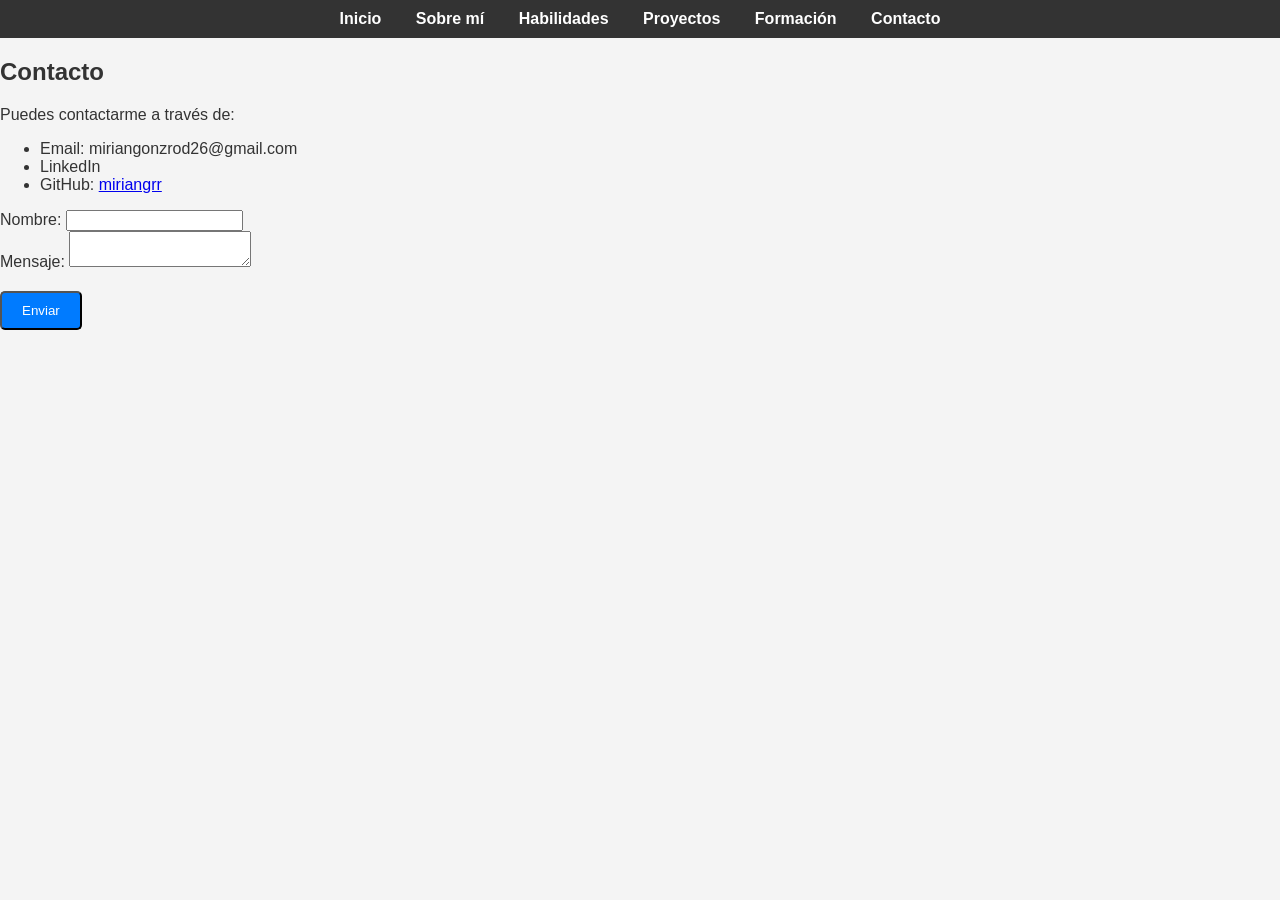
==== HTML/contacto.html @ 3013986b "primer commit" ====
<!DOCTYPE html>
<html lang="es">
<head>
    <meta charset="UTF-8">
    <meta name="viewport" content="width=device-width, initial-scale=1.0">
    <title>Contacto - Portfolio Personal - Mirian</title>
    <link rel="stylesheet" href="../CSS/styles.css">
</head>
<body>
    <nav>
        <ul>
            <li><a href="index.html">Inicio</a></li>
            <li><a href="sobre-mi.html">Sobre mí</a></li>
            <li><a href="habilidades.html">Habilidades</a></li>
            <li><a href="proyectos.html">Proyectos</a></li>
            <li><a href="formacion.html">Formación</a></li>
            <li><a href="contacto.html">Contacto</a></li>
        </ul>
    </nav>
    <section class="contacto">
        <h1>Contacto</h1>
        <p>Puedes contactarme a través de:</p>
        <ul>
            <li>Email: miriangonzrod26@gmail.com
            </li>
            <li>LinkedIn</li>
            <li>GitHub: <a href="https://github.com/miriangrr" target="_blank">miriangrr</a></li>
        </ul>
        <form>
            <label for="nombre">Nombre:</label>
            <input type="text" id="nombre" name="nombre"><br>
            <label for="mensaje">Mensaje:</label>
            <textarea id="mensaje" name="mensaje"></textarea><br>
            <input type="submit" value="Enviar" class="boton">
        </form>
    </section>
</body>
</html>
---- CSS/styles.css ----
body {
    font-family: Arial, sans-serif;
    margin: 0;
    padding: 0;
    background-color: #f4f4f4;
    color: #333;
}

nav {
    background-color: #333;
    padding: 10px 0;
}

nav ul {
    list-style-type: none;
    margin: 0;
    padding: 0;
    text-align: center;
}

nav ul li {
    display: inline;
    margin: 0 15px;
}

nav ul li a {
    color: white;
    text-decoration: none;
    font-weight: bold;
}

nav ul li a:hover {
    color: #007bff;
}

.presentacion {
    text-align: center;
    padding: 50px 20px;
    background-color: #fff;
    margin: 20px;
    border-radius: 10px;
    box-shadow: 0 0 10px rgba(0,0,0,0.1);
}

.presentacion img {
    width: 150px;
    height: 150px;
    border-radius: 50%;
    margin-bottom: 20px;
}

.presentacion h1 {
    margin: 10px 0;
}

.presentacion p {
    font-size: 18px;
    margin: 10px 0;
}

.boton {
    display: inline-block;
    padding: 10px 20px;
    background-color: #007bff;
    color: white;
    text-decoration: none;
    border-radius: 5px;
    margin-top: 20px;
}

.boton:hover {
    background-color: #0056b3;
}
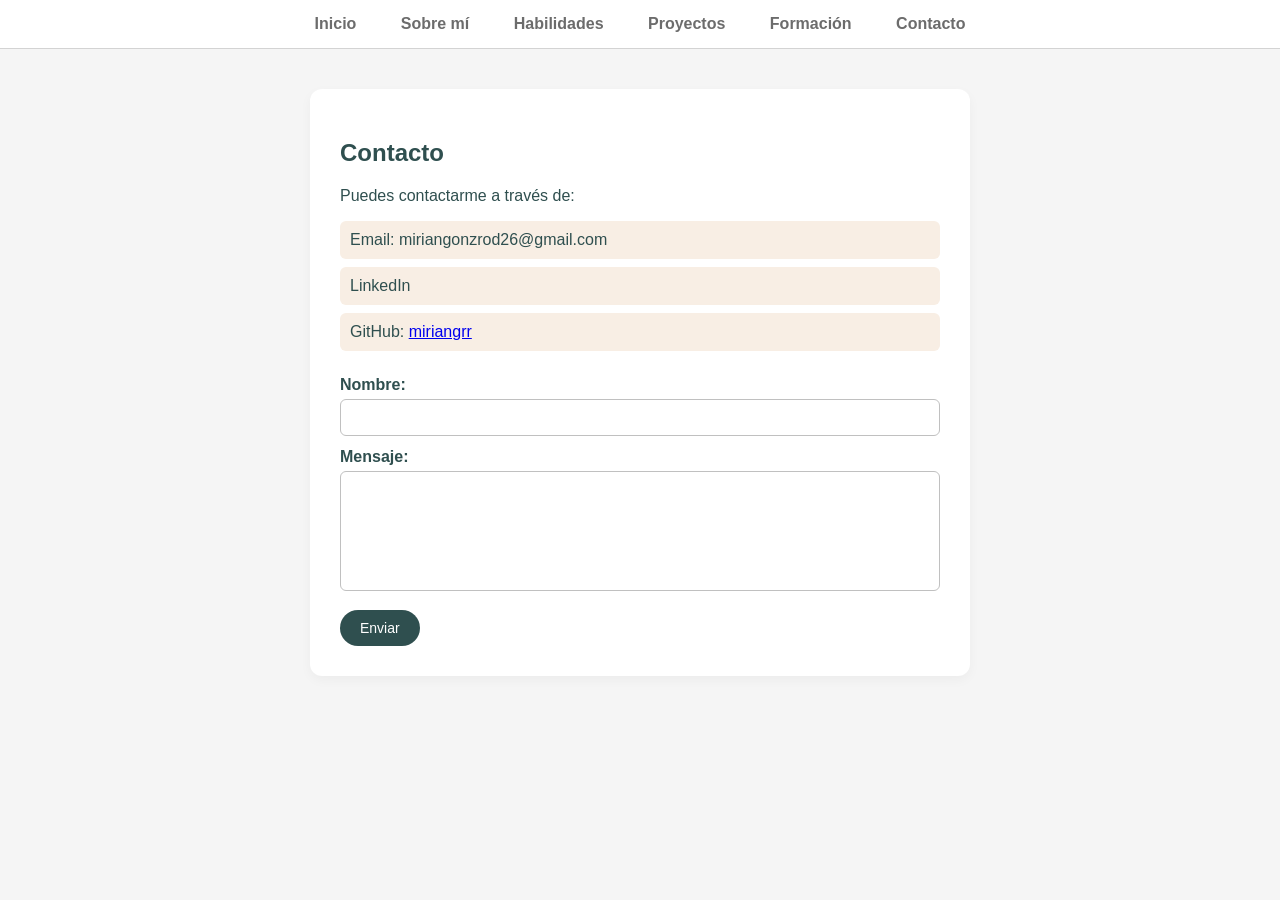
==== commit 39b87c10: "commit más avanzado2" ====
--- a/HTML/contacto.html
+++ b/HTML/contacto.html
@@ -1,11 +1,13 @@
 <!DOCTYPE html>
 <html lang="es">
+
 <head>
     <meta charset="UTF-8">
     <meta name="viewport" content="width=device-width, initial-scale=1.0">
     <title>Contacto - Portfolio Personal - Mirian</title>
     <link rel="stylesheet" href="../CSS/styles.css">
 </head>
+
 <body>
     <nav>
         <ul>
@@ -35,4 +37,5 @@
         </form>
     </section>
 </body>
+
 </html>
--- a/CSS/styles.css
+++ b/CSS/styles.css
@@ -1,74 +1,224 @@
 body {
-    font-family: Arial, sans-serif;
+    font-family: 'Segoe UI', sans-serif;
+    background-color: whitesmoke;
+    color: darkslategray;
     margin: 0;
     padding: 0;
-    background-color: #f4f4f4;
-    color: #333;
-}
-
+}
+
+/* --- Navegación --- */
 nav {
-    background-color: #333;
-    padding: 10px 0;
+    background-color: rgb(255, 255, 255);
+    padding: 15px;
+    border-bottom: 1px solid rgb(211, 211, 211);
 }
 
 nav ul {
-    list-style-type: none;
+    list-style: none;
+    padding: 0;
     margin: 0;
-    padding: 0;
     text-align: center;
 }
 
 nav ul li {
     display: inline;
-    margin: 0 15px;
+    margin-right: 20px;
+    margin-left: 20px;
 }
 
 nav ul li a {
-    color: white;
+    color: rgb(108, 108, 108);
     text-decoration: none;
+    font-weight: 600;
+}
+
+nav ul li a:hover {
+    color: lightlightsteelblue;
+    color: lavenderbackground;
+    color: lightsteelblue;
+}
+
+/* --- Estilos de la página Index --- */
+.presentacion {
+    background-color: white;
+    max-width: 600px;
+    margin: 40px auto;
+    padding: 30px;
+    border-radius: 12px;
+    box-shadow: 0px 4px 12px rgba(0, 0, 0, 0.04);
+    text-align: center;
+}
+
+.presentacion img {
+    width: 120px;
+    height: 120px;
+    border-radius: 50%;
+    border: 2px solid lightgray;
+    object-fit: cover;
+}
+
+/* --- Estilos de Sobre Mí --- */
+.sobre-mi {
+    background-color: white;
+    max-width: 600px;
+    margin: 40px auto;
+    padding: 30px;
+    border-radius: 12px;
+    box-shadow: 0px 4px 12px rgba(0, 0, 0, 0.04);
+}
+
+.img-sobre-mi {
+    width: 180px;
+    height: auto;
+    border-radius: 8px;
+    border: 1px solid lightgray;
+    float: right;
+    margin-left: 20px;
+    margin-bottom: 25px;
+}
+
+/* --- Estilos de Habilidades --- */
+.habilidades {
+    background-color: white;
+    max-width: 600px;
+    margin: 40px auto;
+    padding: 30px;
+    border-radius: 12px;
+    box-shadow: 0px 4px 12px rgba(0, 0, 0, 0.04);
+}
+
+.habilidades ul {
+    list-style: none;
+    padding: 0;
+}
+
+.habilidades li {
+    background-color: rgb(250, 240, 230);
+    padding: 10px;
+    margin-bottom: 8px;
+    border-radius: 6px;
+    border-left: 4px solid rgb(176, 196, 222);
+}
+
+/* --- Estilos de Proyectos --- */
+.proyectos {
+    background-color: white;
+    max-width: 600px;
+    margin: 40px auto;
+    padding: 30px;
+    border-radius: 12px;
+    box-shadow: 0px 4px 12px rgba(0, 0, 0, 0.04);
+}
+
+.proyecto {
+    background-color: rgb(247, 238, 229);
+    padding: 20px;
+    border-radius: 8px;
+    margin-top: 20px;
+    overflow: hidden;
+}
+
+.img-proyecto {
+    width: 220px;
+    height: 140px;
+    object-fit: cover;
+    border-radius: 8px;
+    border: 1px solid lightgray;
+    float: left;
+    margin-right: 20px;
+    margin-bottom: 10px;
+}
+
+/* --- Estilos de Formación --- */
+.formacion {
+    background-color: white;
+    max-width: 600px;
+    margin: 40px auto;
+    padding: 30px;
+    border-radius: 12px;
+    box-shadow: 0px 4px 12px rgba(0, 0, 0, 0.04);
+}
+
+.formacion ul {
+    list-style: none;
+    padding: 0;
+}
+
+.formacion li {
+    background-color: rgb(250, 240, 230);
+    padding: 10px;
+    margin-bottom: 8px;
+    border-radius: 6px;
+    border-left: 4px solid rgb(176, 196, 222);
+}
+
+/* --- Estilos de Contacto y Formulario --- */
+.contacto {
+    background-color: white;
+    max-width: 600px;
+    margin: 40px auto;
+    padding: 30px;
+    border-radius: 12px;
+    box-shadow: 0px 4px 12px rgba(0, 0, 0, 0.04);
+}
+
+.contacto ul {
+    list-style: none;
+    padding: 0;
+}
+
+.contacto li {
+    background-color: rgb(248, 238, 228);
+    padding: 10px;
+    margin-bottom: 8px;
+    border-radius: 6px;
+}
+
+form {
+    margin-top: 25px;
+}
+
+form label {
+    display: block;
+    margin-top: 12px;
     font-weight: bold;
 }
-
-nav ul li a:hover {
-    color: #007bff;
-}
-
-.presentacion {
-    text-align: center;
-    padding: 50px 20px;
-    background-color: #fff;
-    margin: 20px;
-    border-radius: 10px;
-    box-shadow: 0 0 10px rgba(0,0,0,0.1);
-}
-
-.presentacion img {
-    width: 150px;
-    height: 150px;
-    border-radius: 50%;
-    margin-bottom: 20px;
-}
-
-.presentacion h1 {
-    margin: 10px 0;
-}
-
-.presentacion p {
-    font-size: 18px;
-    margin: 10px 0;
-}
-
+form input[type="text"],
+form textarea {
+    width: 100%;
+    padding: 10px;
+    margin-top: 5px;
+    border: 1px solid silver;
+    border-radius: 6px;
+    box-sizing: border-box;
+    font-family: inherit;
+}
+
+form textarea {
+    height: 120px;
+    resize: none;
+}
+
+/* --- Botones globales --- */
 .boton {
     display: inline-block;
     padding: 10px 20px;
-    background-color: #007bff;
+    background-color: rgb(47, 79, 79);
     color: white;
     text-decoration: none;
-    border-radius: 5px;
-    margin-top: 20px;
+    border-radius: 20px;
+    margin-top: 15px;
+    border: none;
+    cursor: pointer;
+    font-size: 14px;
 }
 
 .boton:hover {
-    background-color: #0056b3;
-}
-
+    background-color: rgb(155, 181, 215);
+}
+
+
+img {
+    max-width: 100%;
+    height: auto;
+}
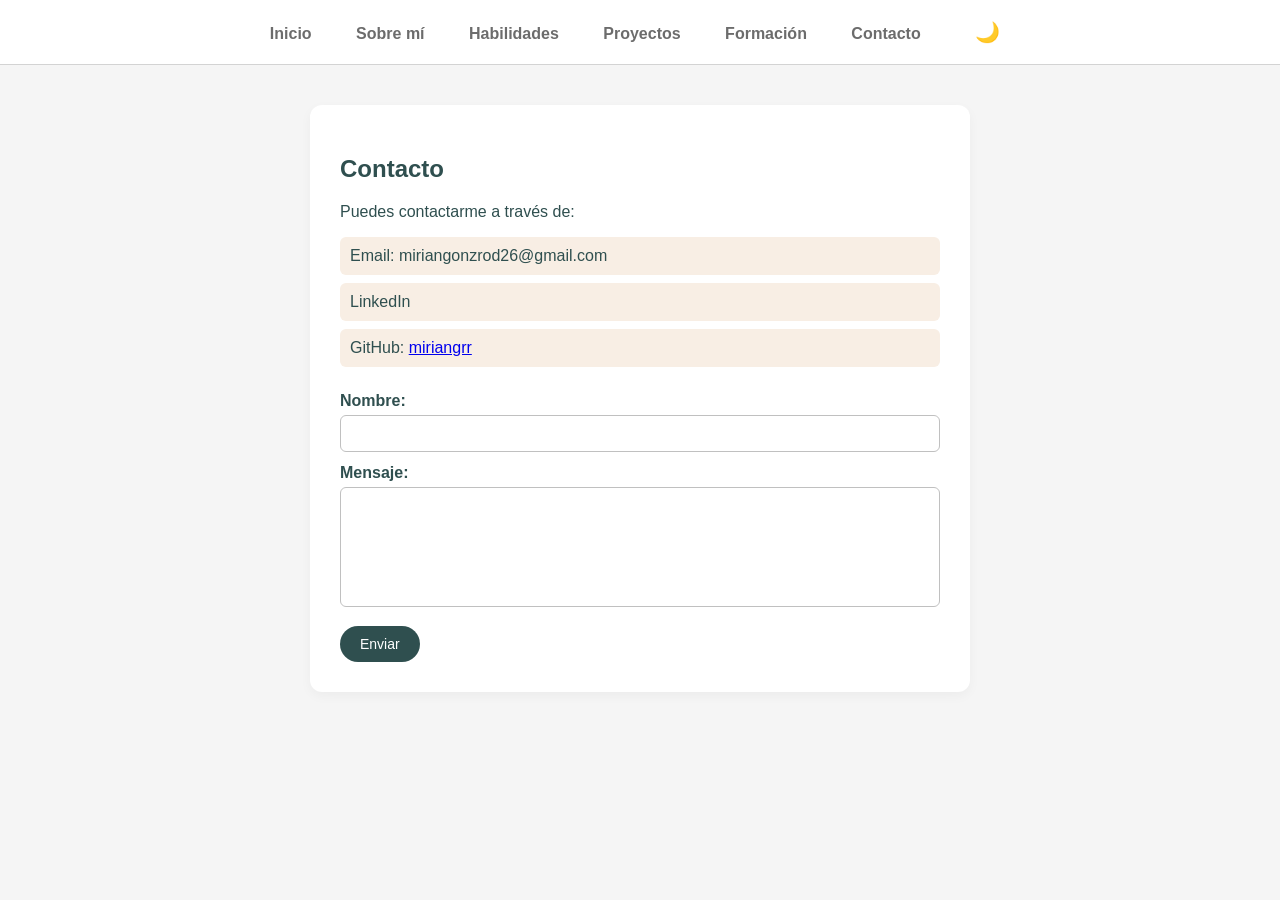
==== commit 591da76d: "commit más avanzado" ====
--- a/HTML/contacto.html
+++ b/HTML/contacto.html
@@ -17,6 +17,7 @@
             <li><a href="proyectos.html">Proyectos</a></li>
             <li><a href="formacion.html">Formación</a></li>
             <li><a href="contacto.html">Contacto</a></li>
+            <li><button id="btnModoOscuro" class="btn-modo-oscuro">🌙</button></li>
         </ul>
     </nav>
     <section class="contacto">
@@ -36,6 +37,7 @@
             <input type="submit" value="Enviar" class="boton">
         </form>
     </section>
+    <script src="../JS/modo-oscuro.js"></script>
 </body>
 
 </html>
--- a/CSS/styles.css
+++ b/CSS/styles.css
@@ -4,6 +4,12 @@
     color: darkslategray;
     margin: 0;
     padding: 0;
+    transition: background-color 0.3s ease, color 0.3s ease;
+}
+
+body.modo-oscuro {
+    background-color: #1a1a1a;
+    color: #ffffff;
 }
 
 /* --- Navegación --- */
@@ -11,6 +17,12 @@
     background-color: rgb(255, 255, 255);
     padding: 15px;
     border-bottom: 1px solid rgb(211, 211, 211);
+    transition: background-color 0.3s ease;
+}
+
+body.modo-oscuro nav {
+    background-color: #141414;
+    border-bottom-color: #333;
 }
 
 nav ul {
@@ -32,12 +44,44 @@
     font-weight: 600;
 }
 
+body.modo-oscuro nav ul li a {
+    color: #e0e0e0;
+}
+
+body.modo-oscuro nav ul li a:hover {
+    color: #ffd966;
+}
+
 nav ul li a:hover {
     color: lightlightsteelblue;
     color: lavenderbackground;
     color: lightsteelblue;
 }
 
+
+/* --- Botón Modo Oscuro --- */
+.btn-modo-oscuro {
+    background-color: transparent;
+    border: none;
+    color: inherit;
+    font-size: 20px;
+    cursor: pointer;
+    padding: 5px 10px;
+    transition: transform 0.2s ease;
+}
+
+body.modo-oscuro .btn-modo-oscuro {
+    color: #ffffff;
+}
+
+.btn-modo-oscuro:hover {
+    transform: scale(1.2);
+}
+
+.btn-modo-oscuro:active {
+    transform: scale(0.95);
+}
+
 /* --- Estilos de la página Index --- */
 .presentacion {
     background-color: white;
@@ -47,6 +91,11 @@
     border-radius: 12px;
     box-shadow: 0px 4px 12px rgba(0, 0, 0, 0.04);
     text-align: center;
+    transition: background-color 0.3s ease;
+}
+
+body.modo-oscuro .presentacion {
+    background-color: #2a2a2a;
 }
 
 .presentacion img {
@@ -65,6 +114,11 @@
     padding: 30px;
     border-radius: 12px;
     box-shadow: 0px 4px 12px rgba(0, 0, 0, 0.04);
+    transition: background-color 0.3s ease;
+}
+
+body.modo-oscuro .sobre-mi {
+    background-color: #2a2a2a;
 }
 
 .img-sobre-mi {
@@ -85,6 +139,11 @@
     padding: 30px;
     border-radius: 12px;
     box-shadow: 0px 4px 12px rgba(0, 0, 0, 0.04);
+    transition: background-color 0.3s ease;
+}
+
+body.modo-oscuro .habilidades {
+    background-color: #2a2a2a;
 }
 
 .habilidades ul {
@@ -100,6 +159,11 @@
     border-left: 4px solid rgb(176, 196, 222);
 }
 
+body.modo-oscuro .habilidades li {
+    background-color: #3a3a3a;
+    border-left-color: #ffaa00;
+}
+
 /* --- Estilos de Proyectos --- */
 .proyectos {
     background-color: white;
@@ -108,6 +172,11 @@
     padding: 30px;
     border-radius: 12px;
     box-shadow: 0px 4px 12px rgba(0, 0, 0, 0.04);
+    transition: background-color 0.3s ease;
+}
+
+body.modo-oscuro .proyectos {
+    background-color: #2a2a2a;
 }
 
 .proyecto {
@@ -116,6 +185,10 @@
     border-radius: 8px;
     margin-top: 20px;
     overflow: hidden;
+}
+
+body.modo-oscuro .proyecto {
+    background-color: #3a3a3a;
 }
 
 .img-proyecto {
@@ -137,6 +210,11 @@
     padding: 30px;
     border-radius: 12px;
     box-shadow: 0px 4px 12px rgba(0, 0, 0, 0.04);
+    transition: background-color 0.3s ease;
+}
+
+body.modo-oscuro .formacion {
+    background-color: #2a2a2a;
 }
 
 .formacion ul {
@@ -152,6 +230,11 @@
     border-left: 4px solid rgb(176, 196, 222);
 }
 
+body.modo-oscuro .formacion li {
+    background-color: #3a3a3a;
+    border-left-color: #ffaa00;
+}
+
 /* --- Estilos de Contacto y Formulario --- */
 .contacto {
     background-color: white;
@@ -160,6 +243,11 @@
     padding: 30px;
     border-radius: 12px;
     box-shadow: 0px 4px 12px rgba(0, 0, 0, 0.04);
+    transition: background-color 0.3s ease;
+}
+
+body.modo-oscuro .contacto {
+    background-color: #2a2a2a;
 }
 
 .contacto ul {
@@ -174,6 +262,10 @@
     border-radius: 6px;
 }
 
+body.modo-oscuro .contacto li {
+    background-color: #3a3a3a;
+}
+
 form {
     margin-top: 25px;
 }
@@ -183,6 +275,7 @@
     margin-top: 12px;
     font-weight: bold;
 }
+
 form input[type="text"],
 form textarea {
     width: 100%;
@@ -192,6 +285,14 @@
     border-radius: 6px;
     box-sizing: border-box;
     font-family: inherit;
+    transition: background-color 0.3s ease, color 0.3s ease;
+}
+
+body.modo-oscuro form input[type="text"],
+body.modo-oscuro form textarea {
+    background-color: #3a3a3a;
+    color: #e0e0e0;
+    border-color: #555;
 }
 
 form textarea {
@@ -211,14 +312,159 @@
     border: none;
     cursor: pointer;
     font-size: 14px;
+    transition: background-color 0.3s ease;
 }
 
 .boton:hover {
     background-color: rgb(155, 181, 215);
+}
+
+body.modo-oscuro .boton {
+    background-color: #ffaa00;
+    color: #1a1a1a;
+}
+
+body.modo-oscuro .boton:hover {
+    background-color: #ffbb33;
 }
 
 
 img {
     max-width: 100%;
     height: auto;
+}
+
+/* --- Responsive --- */
+@media (max-width: 1024px) {
+
+    .presentacion,
+    .sobre-mi,
+    .habilidades,
+    .proyectos,
+    .formacion,
+    .contacto {
+        max-width: 90%;
+        padding: 20px;
+    }
+}
+
+@media (max-width: 768px) {
+    body {
+        font-size: 14px;
+    }
+
+    nav ul {
+        display: flex;
+        flex-wrap: wrap;
+        gap: 5px;
+    }
+
+    nav ul li {
+        margin: 5px;
+    }
+
+    nav ul li a {
+        font-size: 12px;
+        padding: 5px 8px;
+    }
+
+    .presentacion,
+    .sobre-mi,
+    .habilidades,
+    .proyectos,
+    .formacion,
+    .contacto {
+        max-width: 95%;
+        padding: 15px;
+    }
+
+    .presentacion h1,
+    .sobre-mi h1,
+    .habilidades h1,
+    .proyectos h1,
+    .formacion h1,
+    .contacto h1 {
+        font-size: 20px;
+    }
+
+    .presentacion img {
+        width: 100px;
+        height: 100px;
+    }
+
+    .img-sobre-mi,
+    .img-proyecto {
+        width: 100%;
+        float: none;
+        margin: 0 0 10px 0;
+    }
+
+    .proyecto {
+        padding: 15px;
+    }
+
+    .habilidades li,
+    .formacion li,
+    .contacto li {
+        font-size: 13px;
+    }
+
+    form label,
+    form input[type='text'],
+    form textarea {
+        font-size: 13px;
+    }
+
+    .boton {
+        padding: 8px 16px;
+        font-size: 12px;
+    }
+}
+
+@media (max-width: 480px) {
+    nav ul li a {
+        font-size: 11px;
+        padding: 4px 6px;
+    }
+
+    .presentacion,
+    .sobre-mi,
+    .habilidades,
+    .proyectos,
+    .formacion,
+    .contacto {
+        max-width: 98%;
+        padding: 12px;
+    }
+
+    .presentacion h1,
+    .sobre-mi h1,
+    .habilidades h1,
+    .proyectos h1,
+    .formacion h1,
+    .contacto h1 {
+        font-size: 18px;
+    }
+
+    .presentacion img {
+        width: 80px;
+        height: 80px;
+    }
+
+    .habilidades li,
+    .formacion li,
+    .contacto li {
+        font-size: 12px;
+    }
+
+    form label,
+    form input[type='text'],
+    form textarea {
+        font-size: 12px;
+    }
+
+    .boton {
+        padding: 6px 12px;
+        font-size: 11px;
+    }
 }
